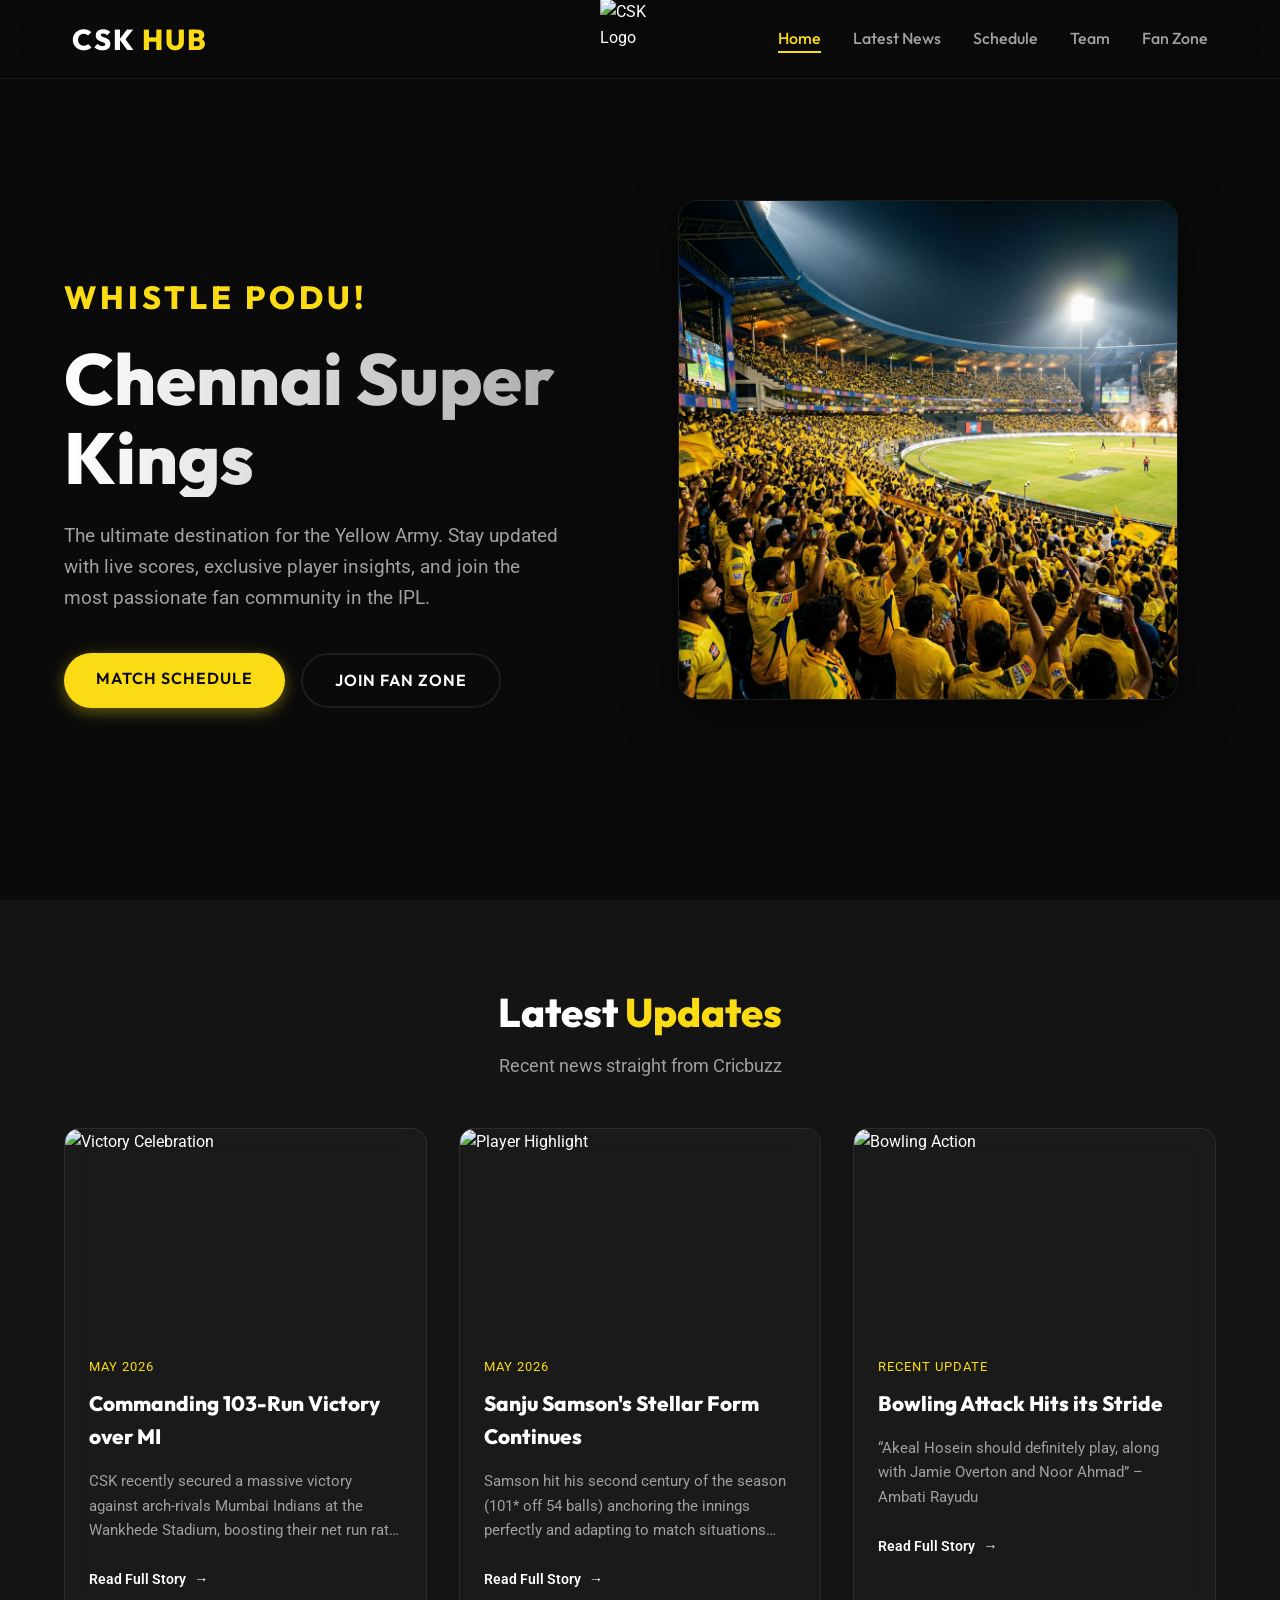
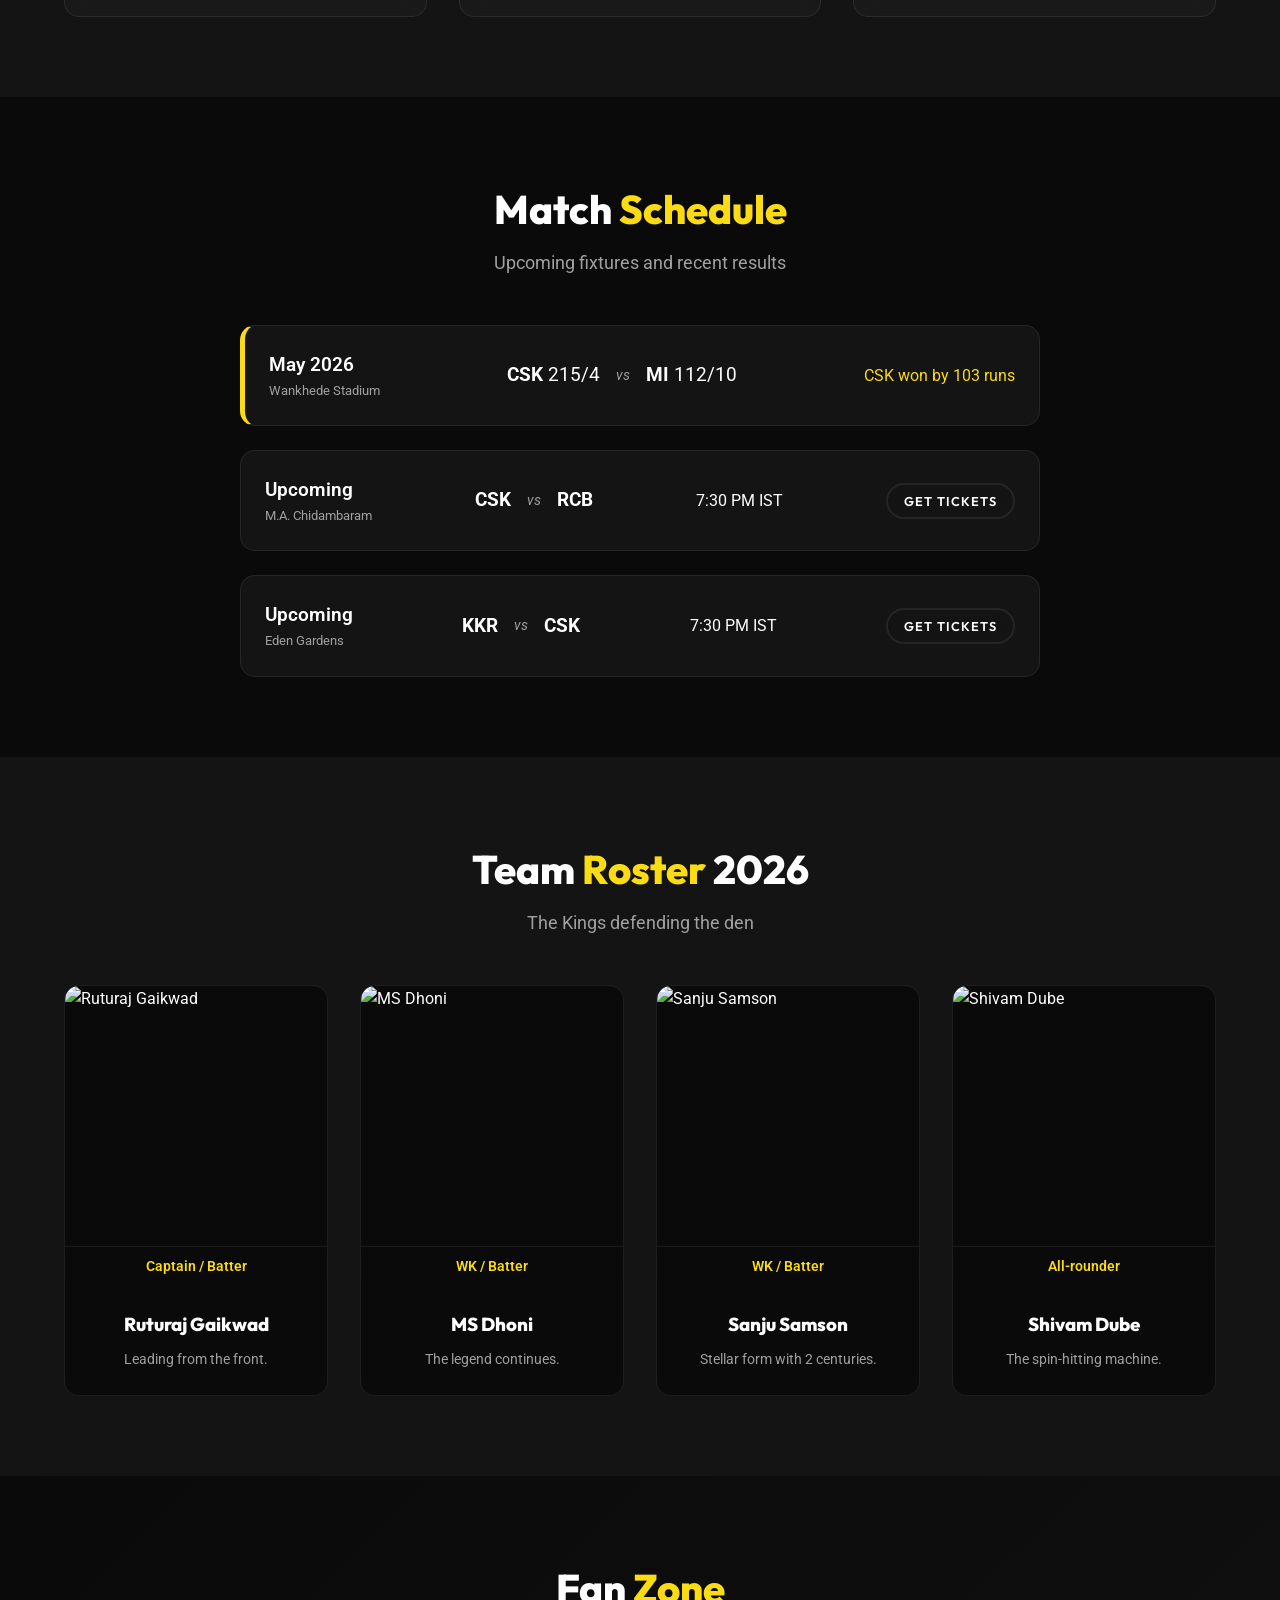
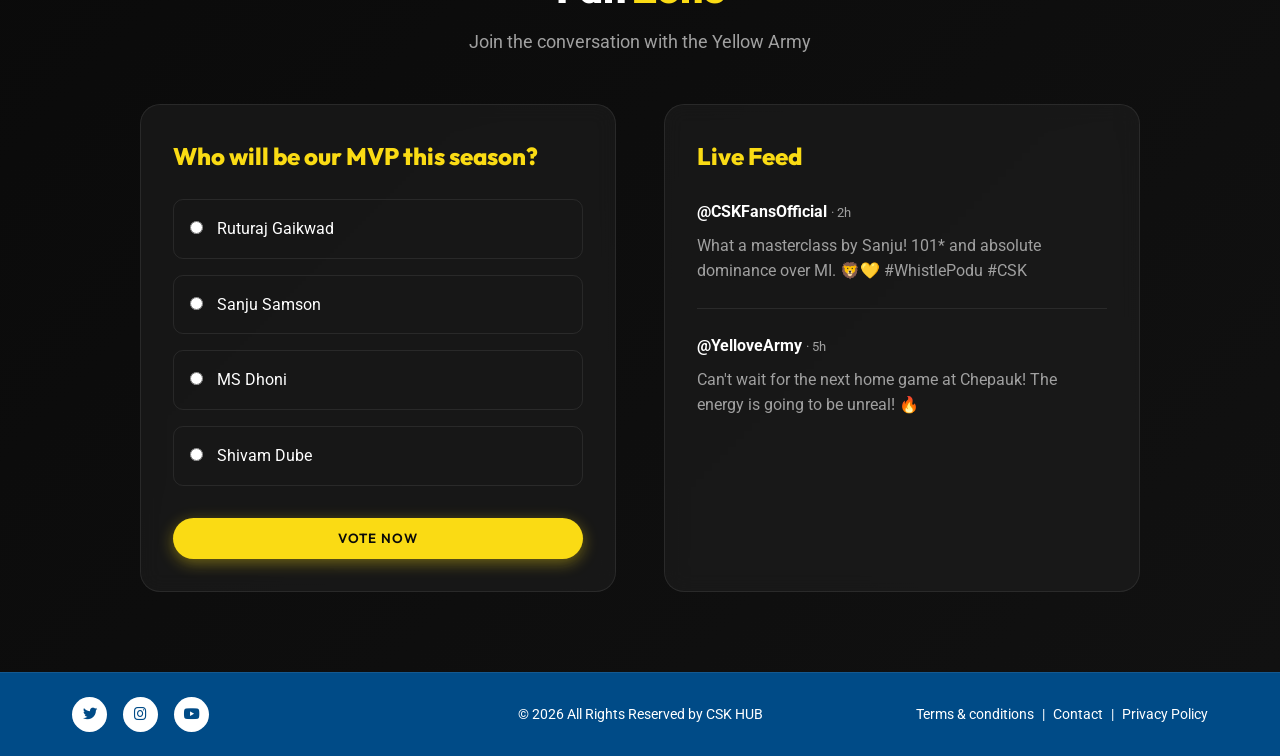
==== csk-website/index.html @ a3f2a040 "add" ====
<!DOCTYPE html>
<html lang="en">
<head>
    <meta charset="UTF-8">
    <meta name="viewport" content="width=device-width, initial-scale=1.0">
    <title>Chennai Super Kings - Official Fan Hub</title>
    <meta name="description" content="Central hub for CSK fans to access team-related information, match schedules, player profiles, statistics, and news updates.">
    <link href="https://fonts.googleapis.com/css2?family=Outfit:wght@300;400;600;800&family=Roboto:wght@400;500&display=swap" rel="stylesheet">
    <link rel="stylesheet" href="https://cdnjs.cloudflare.com/ajax/libs/font-awesome/6.0.0/css/all.min.css">
    <link rel="stylesheet" href="style.css">
</head>
<body>
    <!-- Navbar -->
    <nav class="navbar" id="main-nav">
        <div class="nav-container">
            <div class="logo">
                <a href="index.html"><h1>CSK <span class="highlight">HUB</span></h1></a>
            </div>
            <img src="https://www.chennaisuperkings.com/assets/images/csk_logo_withOutGradient.png" alt="CSK Logo" class="center-logo">
            <ul class="nav-links">
                <li><a href="index.html" class="active">Home</a></li>
                <li><a href="index.html#news">Latest News</a></li>
                <li><a href="schedule.html">Schedule</a></li>
                <li><a href="roster.html">Team</a></li>
                <li><a href="index.html#fanzone">Fan Zone</a></li>
            </ul>
            <div class="mobile-menu-btn" id="mobile-menu-btn">
                <span class="bar"></span>
                <span class="bar"></span>
                <span class="bar"></span>
            </div>
        </div>
    </nav>

    <!-- Hero Section -->
    <header class="hero" id="home">
        <div class="hero-content">
            <h2 class="animate-up">Whistle Podu!</h2>
            <h1 class="animate-up delay-1">Chennai Super Kings</h1>
            <p class="animate-up delay-2">The ultimate destination for the Yellow Army. Stay updated with live scores, exclusive player insights, and join the most passionate fan community in the IPL.</p>
            <div class="hero-buttons animate-up delay-3">
                <a href="schedule.html" class="btn btn-primary">Match Schedule</a>
                <a href="index.html#fanzone" class="btn btn-secondary">Join Fan Zone</a>
            </div>
        </div>
        <div class="hero-graphics animate-in">
            <div class="glow-circle"></div>
            <!-- Generated AI Hero Image -->
            <img src="hero-image.png" alt="Stadium Atmosphere" class="hero-image">
        </div>
    </header>

    <!-- Recent News / Cricbuzz Updates -->
    <section class="news-section" id="news">
        <div class="section-header">
            <h2>Latest <span class="highlight">Updates</span></h2>
            <p>Recent news straight from Cricbuzz</p>
        </div>
        
        <div class="news-grid">
            <!-- News Card 1 -->
            <article class="news-card">
                <div class="news-image">
                    <img src="https://akm-img-a-in.tosshub.com/indiatoday/images/breaking_news/202604/akeal-hosein-232647253-16x9_0.jpg?VersionId=FWc5r1QdFmPFlpei_SX0rRVO6uMzoob2" alt="Victory Celebration">
                </div>
                <div class="news-content">
                    <span class="date">May 2026</span>
                    <h3>Commanding 103-Run Victory over MI</h3>
                    <p>CSK recently secured a massive victory against arch-rivals Mumbai Indians at the Wankhede Stadium, boosting their net run rate significantly.</p>
                    <a href="https://www.indiatoday.in/sports/cricket/story/mi-vs-csk-live-score-ipl-2026-mumbai-indians-chennai-super-kings-match-today-2900526-2026-04-23" class="read-more" target="_blank">Read Full Story <span>&rarr;</span></a>
                </div>
            </article>

            <!-- News Card 2 -->
            <article class="news-card">
                <div class="news-image">
                    <img src="https://assets.khelnow.com/news/uploads/2026/04/Sanju-Samson-1.jpg" alt="Player Highlight">
                </div>
                <div class="news-content">
                    <span class="date">May 2026</span>
                    <h3>Sanju Samson's Stellar Form Continues</h3>
                    <p>Samson hit his second century of the season (101* off 54 balls) anchoring the innings perfectly and adapting to match situations with ease.</p>
                    <a href="https://www.cricket.com.au/news/4492406/chennai-super-kings-beat-mumbai-indians-worst-ever-defeat-ipl-2026-match-report-scores-sanju-samson-century-akeal-hosein" class="read-more" target="_blank">Read Full Story <span>&rarr;</span></a>
                </div>
            </article>

            <!-- News Card 3 -->
            <article class="news-card">
                <div class="news-image">
                    <img src="https://cricshots.com/wp-content/uploads/2026/04/415232.webp" alt="Bowling Action">
                </div>
                <div class="news-content">
                    <span class="date">Recent Update</span>
                    <h3>Bowling Attack Hits its Stride</h3>
                    <p>“Akeal Hosein should definitely play, along with Jamie Overton and Noor Ahmad” – Ambati Rayudu</p>
                    <a href="https://cricshots.com/akeal-hosein-should-definitely-play-along-with-jamie-overton-and-noor-ahmad-ambati-rayudu/" class="read-more" target="_blank">Read Full Story <span>&rarr;</span></a>
                </div>
            </article>
        </div>
    </section>

    <!-- Schedule Section -->
    <section class="schedule-section" id="schedule">
        <div class="section-header">
            <h2>Match <span class="highlight">Schedule</span></h2>
            <p>Upcoming fixtures and recent results</p>
        </div>
        <div class="schedule-container">
            <!-- Recent Match -->
            <div class="match-card result">
                <div class="match-date">May 2026 <span>Wankhede Stadium</span></div>
                <div class="match-teams">
                    <div class="team"><strong>CSK</strong> 215/4</div>
                    <div class="vs">vs</div>
                    <div class="team"><strong>MI</strong> 112/10</div>
                </div>
                <div class="match-status highlight">CSK won by 103 runs</div>
            </div>
            
            <!-- Upcoming Match 1 -->
            <div class="match-card upcoming">
                <div class="match-date">Upcoming <span>M.A. Chidambaram</span></div>
                <div class="match-teams">
                    <div class="team"><strong>CSK</strong></div>
                    <div class="vs">vs</div>
                    <div class="team"><strong>RCB</strong></div>
                </div>
                <div class="match-status">7:30 PM IST</div>
                <button class="btn btn-secondary btn-small">Get Tickets</button>
            </div>

            <!-- Upcoming Match 2 -->
            <div class="match-card upcoming">
                <div class="match-date">Upcoming <span>Eden Gardens</span></div>
                <div class="match-teams">
                    <div class="team"><strong>KKR</strong></div>
                    <div class="vs">vs</div>
                    <div class="team"><strong>CSK</strong></div>
                </div>
                <div class="match-status">7:30 PM IST</div>
                <button class="btn btn-secondary btn-small">Get Tickets</button>
            </div>
        </div>
    </section>

    <!-- Roster Section -->
    <section class="roster-section" id="roster">
        <div class="section-header">
            <h2>Team <span class="highlight">Roster</span> 2026</h2>
            <p>The Kings defending the den</p>
        </div>
        <div class="roster-grid">
            <a href="player.html?id=ruturaj" class="player-card">
                <div class="player-img">
                    <img src="https://gallery.chennaisuperkings.com/PROD/TEAM/Team4playerImgNoBg_1773207316332.png" alt="Ruturaj Gaikwad">
                    <div class="role-badge">Captain / Batter</div>
                </div>
                <div class="player-info">
                    <h3>Ruturaj Gaikwad</h3>
                    <p>Leading from the front.</p>
                </div>
            </a>
            <a href="player.html?id=msd" class="player-card">
                <div class="player-img">
                    <img src="https://gallery.chennaisuperkings.com/PROD/TEAM/Team1playerImgNoBg_1773206232679.png" alt="MS Dhoni">
                    <div class="role-badge">WK / Batter</div>
                </div>
                <div class="player-info">
                    <h3>MS Dhoni</h3>
                    <p>The legend continues.</p>
                </div>
            </a>
            <a href="player.html?id=sanju" class="player-card">
                <div class="player-img">
                    <img src="https://gallery.chennaisuperkings.com/PROD/TEAM/Team50playerImgNoBg_1773207257969.png" alt="Sanju Samson">
                    <div class="role-badge">WK / Batter</div>
                </div>
                <div class="player-info">
                    <h3>Sanju Samson</h3>
                    <p>Stellar form with 2 centuries.</p>
                </div>
            </a>
            <a href="player.html?id=dube" class="player-card">
                <div class="player-img">
                    <img src="https://documents.iplt20.com/ipl/IPLHeadshot2026/211.png" alt="Shivam Dube">
                    <div class="role-badge">All-rounder</div>
                </div>
                <div class="player-info">
                    <h3>Shivam Dube</h3>
                    <p>The spin-hitting machine.</p>
                </div>
            </a>
        </div>
    </section>

    <!-- Fan Zone Section -->
    <section class="fanzone-section" id="fanzone">
        <div class="section-header">
            <h2>Fan <span class="highlight">Zone</span></h2>
            <p>Join the conversation with the Yellow Army</p>
        </div>
        <div class="fanzone-container">
            <div class="poll-card">
                <h3>Who will be our MVP this season?</h3>
                <form class="poll-form" id="mvp-poll-form">
                    <label class="poll-option">
                        <input type="radio" name="mvp" value="ruturaj">
                        <span>Ruturaj Gaikwad</span>
                    </label>
                    <label class="poll-option">
                        <input type="radio" name="mvp" value="sanju">
                        <span>Sanju Samson</span>
                    </label>
                    <label class="poll-option">
                        <input type="radio" name="mvp" value="msd">
                        <span>MS Dhoni</span>
                    </label>
                    <label class="poll-option">
                        <input type="radio" name="mvp" value="dube">
                        <span>Shivam Dube</span>
                    </label>
                    <button type="submit" class="btn btn-primary" style="margin-top: 1rem; width: 100%;">Vote Now</button>
                    <div id="poll-message" style="margin-top: 1rem; color: var(--csk-yellow); text-align: center; display: none; font-weight: bold;"></div>
                </form>
            </div>
            
            <div class="social-feed">
                <h3>Live Feed</h3>
                <div class="tweet">
                    <strong>@CSKFansOfficial</strong> <span>&middot; 2h</span>
                    <p>What a masterclass by Sanju! 101* and absolute dominance over MI. 🦁💛 #WhistlePodu #CSK</p>
                </div>
                <div class="tweet">
                    <strong>@YelloveArmy</strong> <span>&middot; 5h</span>
                    <p>Can't wait for the next home game at Chepauk! The energy is going to be unreal! 🔥</p>
                </div>
            </div>
        </div>
    </section>

    <!-- Footer -->
    <footer class="footer">
        <div class="footer-container">
            <div class="social-icons">
                <a href="https://twitter.com/chennaiipl" class="icon-circle" target="_blank"><i class="fab fa-twitter"></i></a>
                <a href="https://www.instagram.com/chennaiipl" class="icon-circle" target="_blank"><i class="fab fa-instagram"></i></a>
                <a href="https://www.youtube.com/user/chennaisuperkings" class="icon-circle" target="_blank"><i class="fab fa-youtube"></i></a>
            </div>
            <div class="footer-copyright">
                &copy; 2026 All Rights Reserved by CSK HUB
            </div>
            <div class="footer-links">
                <a href="#">Terms & conditions</a> | 
                <a href="#">Contact</a> | 
                <a href="#">Privacy Policy</a>
            </div>
        </div>
    </footer>

    <script src="script.js"></script>
</body>
</html>
---- csk-website/style.css ----
/* --- Design System & Variables --- */
:root {
    /* CSK Brand Colors */
    --csk-yellow: #fadb14;
    --csk-yellow-glow: rgba(250, 219, 20, 0.4);
    --csk-blue: #004b87;
    
    /* Dark Theme Colors */
    --bg-primary: #0a0a0a;
    --bg-secondary: #141414;
    --bg-card: rgba(30, 30, 30, 0.6);
    --text-primary: #ffffff;
    --text-secondary: #a0a0a0;
    
    /* Effects */
    --glass-border: rgba(255, 255, 255, 0.08);
    --glass-bg: rgba(10, 10, 10, 0.7);
    --transition-smooth: all 0.3s cubic-bezier(0.25, 0.8, 0.25, 1);
    
    /* Typography */
    --font-heading: 'Outfit', sans-serif;
    --font-body: 'Roboto', sans-serif;
}

/* --- Resets & Base Styles --- */
* {
    margin: 0;
    padding: 0;
    box-sizing: border-box;
}

html {
    scroll-behavior: smooth;
}

body {
    font-family: var(--font-body);
    background-color: var(--bg-primary);
    color: var(--text-primary);
    line-height: 1.6;
    overflow-x: hidden;
}

h1, h2, h3, h4 {
    font-family: var(--font-heading);
    font-weight: 800;
}

a {
    text-decoration: none;
    color: inherit;
}

.highlight {
    color: var(--csk-yellow);
}

/* --- Typography utilities --- */
.section-header {
    text-align: center;
    margin-bottom: 3rem;
}

.section-header h2 {
    font-size: 2.5rem;
    margin-bottom: 0.5rem;
}

.section-header p {
    color: var(--text-secondary);
    font-size: 1.1rem;
}

/* --- Buttons --- */
.btn {
    display: inline-block;
    padding: 0.8rem 2rem;
    border-radius: 50px;
    font-family: var(--font-heading);
    font-weight: 600;
    text-transform: uppercase;
    letter-spacing: 1px;
    cursor: pointer;
    transition: var(--transition-smooth);
    border: none;
}

.btn-primary {
    background: var(--csk-yellow);
    color: var(--bg-primary);
    box-shadow: 0 4px 15px var(--csk-yellow-glow);
}

.btn-primary:hover {
    transform: translateY(-3px);
    box-shadow: 0 6px 20px rgba(250, 219, 20, 0.6);
}

.btn-secondary {
    background: transparent;
    color: var(--text-primary);
    border: 2px solid var(--glass-border);
    backdrop-filter: blur(10px);
}

.btn-secondary:hover {
    border-color: var(--csk-yellow);
    background: rgba(250, 219, 20, 0.1);
    transform: translateY(-3px);
}

/* --- Navbar (Glassmorphism) --- */
.navbar {
    position: fixed;
    top: 0;
    width: 100%;
    z-index: 1000;
    background: var(--glass-bg);
    backdrop-filter: blur(15px);
    -webkit-backdrop-filter: blur(15px);
    border-bottom: 1px solid var(--glass-border);
    transition: var(--transition-smooth);
}

.navbar.scrolled {
    background: rgba(5, 5, 5, 0.9);
}

.nav-container {
    position: relative;
    max-width: 1200px;
    margin: 0 auto;
    padding: 1rem 2rem;
    display: flex;
    justify-content: space-between;
    align-items: center;
}

.center-logo {
    height: 80px;
    width: 80px;
    position: absolute;
    left: 50%;
    transform: translateX(-50%);
    z-index: 10;
    transition: var(--transition-smooth);
}

.navbar.menu-open .center-logo {
    opacity: 0;
    pointer-events: none;
}

.logo h1 {
    font-size: 1.8rem;
    letter-spacing: 2px;
}

.nav-links {
    display: flex;
    list-style: none;
    gap: 2rem;
}

.nav-links a {
    font-family: var(--font-heading);
    font-weight: 500;
    font-size: 1rem;
    color: var(--text-secondary);
    transition: var(--transition-smooth);
    position: relative;
}

.nav-links a:hover, .nav-links a.active {
    color: var(--csk-yellow);
}

.nav-links a::after {
    content: '';
    position: absolute;
    bottom: -5px;
    left: 0;
    width: 0;
    height: 2px;
    background-color: var(--csk-yellow);
    transition: width 0.3s ease;
}

.nav-links a:hover::after, .nav-links a.active::after {
    width: 100%;
}

.mobile-menu-btn {
    display: none;
    cursor: pointer;
    flex-direction: column;
    gap: 5px;
}

.mobile-menu-btn .bar {
    width: 25px;
    height: 3px;
    background-color: var(--text-primary);
    transition: var(--transition-smooth);
}

/* --- Hero Section --- */
.hero {
    min-height: 100vh;
    display: flex;
    align-items: center;
    justify-content: space-between;
    padding: 0 5%;
    max-width: 1400px;
    margin: 0 auto;
    position: relative;
    overflow: hidden;
}

.hero-content {
    flex: 1;
    z-index: 2;
    padding-top: 80px;
}

.hero-content h2 {
    color: var(--csk-yellow);
    font-size: 2rem;
    letter-spacing: 4px;
    text-transform: uppercase;
    margin-bottom: 1rem;
}

.hero-content h1 {
    font-size: 4.5rem;
    line-height: 1.1;
    margin-bottom: 1.5rem;
    background: linear-gradient(to right, #fff, #a0a0a0);
    -webkit-background-clip: text;
    -webkit-text-fill-color: transparent;
}

.hero-content p {
    font-size: 1.2rem;
    color: var(--text-secondary);
    max-width: 500px;
    margin-bottom: 2.5rem;
}

.hero-buttons {
    display: flex;
    gap: 1rem;
}

.hero-graphics {
    flex: 1;
    position: relative;
    display: flex;
    justify-content: center;
    align-items: center;
}

.hero-image {
    width: 100%;
    max-width: 500px;
    height: auto;
    border-radius: 20px;
    z-index: 2;
    box-shadow: 0 20px 50px rgba(0,0,0,0.5);
    border: 1px solid var(--glass-border);
}

.glow-circle {
    position: absolute;
    width: 400px;
    height: 400px;
    background: radial-gradient(circle, var(--csk-yellow-glow) 0%, rgba(0,0,0,0) 70%);
    border-radius: 50%;
    z-index: 1;
    filter: blur(50px);
    animation: pulse 4s infinite alternate;
}

/* --- News Section --- */
.news-section {
    padding: 5rem 5%;
    background-color: var(--bg-secondary);
    position: relative;
}

.news-grid {
    display: grid;
    grid-template-columns: repeat(auto-fit, minmax(280px, 1fr));
    gap: 2rem;
    max-width: 1200px;
    margin: 0 auto;
}

.news-card {
    background: var(--bg-card);
    border: 1px solid var(--glass-border);
    border-radius: 15px;
    overflow: hidden;
    transition: var(--transition-smooth);
    backdrop-filter: blur(10px);
}

.news-card:hover {
    transform: translateY(-10px);
    border-color: rgba(250, 219, 20, 0.3);
    box-shadow: 0 10px 30px rgba(0,0,0,0.5);
}

.news-image {
    position: relative;
    height: 200px;
    overflow: hidden;
}

.news-image img {
    width: 100%;
    height: 100%;
    object-fit: cover;
    transition: var(--transition-smooth);
}

.news-card:hover .news-image img {
    transform: scale(1.05);
}

/* .badge {
    position: absolute;
    top: 1rem;
    right: 1rem;
    background: var(--csk-yellow);
    color: var(--bg-primary);
    padding: 0.3rem 0.8rem;
    border-radius: 20px;
    font-size: 0.8rem;
    font-weight: 600;
    font-family: var(--font-heading);
} */

.news-content {
    padding: 1.5rem;
}

.news-content .date {
    font-size: 0.8rem;
    color: var(--csk-yellow);
    text-transform: uppercase;
    letter-spacing: 1px;
}

.news-content h3 {
    margin: 0.5rem 0 1rem;
    font-size: 1.3rem;
}

.news-content p {
    color: var(--text-secondary);
    font-size: 0.95rem;
    margin-bottom: 1.5rem;
    display: -webkit-box;
    -webkit-line-clamp: 3;
    -webkit-box-orient: vertical;
    overflow: hidden;
}

.read-more {
    color: var(--text-primary);
    font-weight: 600;
    font-size: 0.9rem;
    display: inline-flex;
    align-items: center;
    gap: 0.5rem;
    transition: var(--transition-smooth);
}

.read-more span {
    transition: var(--transition-smooth);
}

.read-more:hover {
    color: var(--csk-yellow);
}

.read-more:hover span {
    transform: translateX(5px);
}

/* --- Footer --- */
.footer {
    background: #050505;
    padding: 4rem 5% 2rem;
    border-top: 1px solid var(--glass-border);
}

.footer-content {
    max-width: 1200px;
    margin: 0 auto;
    display: flex;
    justify-content: space-between;
    flex-wrap: wrap;
    gap: 2rem;
    margin-bottom: 3rem;
}

.footer-brand p {
    color: var(--text-secondary);
    margin-top: 1rem;
    max-width: 300px;
}

.footer-links h4 {
    font-size: 1.2rem;
    margin-bottom: 1.5rem;
}

.footer-links ul {
    list-style: none;
}

.footer-links li {
    margin-bottom: 0.8rem;
}

.footer-links a {
    color: var(--text-secondary);
    transition: var(--transition-smooth);
}

.footer-links a:hover {
    color: var(--csk-yellow);
    padding-left: 5px;
}

.footer-bottom {
    text-align: center;
    color: var(--text-secondary);
    font-size: 0.9rem;
    padding-top: 2rem;
    border-top: 1px solid var(--glass-border);
}

/* --- Animations --- */
@keyframes pulse {
    0% { transform: scale(1); opacity: 0.5; }
    100% { transform: scale(1.2); opacity: 0.8; }
}

.animate-up {
    opacity: 0;
    transform: translateY(30px);
    animation: fadeInUp 0.8s ease forwards;
}

.animate-in {
    opacity: 0;
    transform: scale(0.9);
    animation: fadeIn 1s ease forwards 0.5s;
}

.delay-1 { animation-delay: 0.2s; }
.delay-2 { animation-delay: 0.4s; }
.delay-3 { animation-delay: 0.6s; }

@keyframes fadeInUp {
    to {
        opacity: 1;
        transform: translateY(0);
    }
}

@keyframes fadeIn {
    to {
        opacity: 1;
        transform: scale(1);
    }
}

/* --- Schedule Section --- */
.schedule-section {
    padding: 5rem 5%;
    background-color: var(--bg-primary);
}

.schedule-container {
    max-width: 800px;
    margin: 0 auto;
    display: flex;
    flex-direction: column;
    gap: 1.5rem;
}

.match-card {
    background: var(--bg-secondary);
    border: 1px solid var(--glass-border);
    border-radius: 15px;
    padding: 1.5rem;
    display: flex;
    align-items: center;
    justify-content: space-between;
    transition: var(--transition-smooth);
}

.match-card:hover {
    border-color: rgba(250, 219, 20, 0.3);
    transform: translateX(10px);
}

.match-card.result {
    border-left: 5px solid var(--csk-yellow);
}

.match-date {
    display: flex;
    flex-direction: column;
    font-size: 1.2rem;
    font-weight: 600;
}

.match-date span {
    font-size: 0.8rem;
    color: var(--text-secondary);
    font-weight: 400;
}

.match-teams {
    display: flex;
    align-items: center;
    gap: 1rem;
    font-size: 1.2rem;
}

.vs {
    color: var(--text-secondary);
    font-size: 0.9rem;
    font-style: italic;
}

.btn-small {
    padding: 0.5rem 1rem;
    font-size: 0.8rem;
}

/* --- Roster Section --- */
.roster-section {
    padding: 5rem 5%;
    background-color: var(--bg-secondary);
}

.roster-grid {
    display: grid;
    grid-template-columns: repeat(auto-fit, minmax(250px, 1fr));
    gap: 2rem;
    max-width: 1200px;
    margin: 0 auto;
}

.player-card {
    background: var(--bg-primary);
    border-radius: 15px;
    overflow: hidden;
    border: 1px solid var(--glass-border);
    transition: var(--transition-smooth);
}

.player-card:hover {
    transform: translateY(-10px);
    box-shadow: 0 10px 30px rgba(250, 219, 20, 0.1);
}

.player-img {
    position: relative;
    height: 300px;
}

.player-img img {
    width: 100%;
    height: 100%;
    object-fit: cover;
}

.role-badge {
    position: absolute;
    bottom: 0;
    left: 0;
    background: var(--glass-bg);
    backdrop-filter: blur(5px);
    color: var(--csk-yellow);
    padding: 0.5rem 1rem;
    font-weight: 600;
    font-size: 0.9rem;
    width: 100%;
    text-align: center;
    border-top: 1px solid var(--glass-border);
}

.player-info {
    padding: 1.5rem;
    text-align: center;
}

.player-info p {
    color: var(--text-secondary);
    font-size: 0.9rem;
    margin-top: 0.5rem;
}

/* --- Fan Zone Section --- */
.fanzone-section {
    padding: 5rem 5%;
    background: linear-gradient(135deg, var(--bg-primary) 0%, #111 100%);
}

.fanzone-container {
    max-width: 1000px;
    margin: 0 auto;
    display: grid;
    grid-template-columns: 1fr 1fr;
    gap: 3rem;
}

.poll-card, .social-feed {
    background: var(--bg-card);
    border: 1px solid var(--glass-border);
    border-radius: 20px;
    padding: 2rem;
    backdrop-filter: blur(10px);
}

.poll-card h3, .social-feed h3 {
    color: var(--csk-yellow);
    margin-bottom: 1.5rem;
    font-size: 1.5rem;
}

.poll-option {
    display: block;
    padding: 1rem;
    border: 1px solid var(--glass-border);
    border-radius: 10px;
    margin-bottom: 1rem;
    cursor: pointer;
    transition: var(--transition-smooth);
}

.poll-option:hover {
    border-color: var(--csk-yellow);
    background: rgba(250, 219, 20, 0.05);
}

.poll-option input {
    margin-right: 10px;
}

.tweet {
    padding-bottom: 1.5rem;
    margin-bottom: 1.5rem;
    border-bottom: 1px solid var(--glass-border);
}

.tweet:last-child {
    border-bottom: none;
    margin-bottom: 0;
    padding-bottom: 0;
}

.tweet strong {
    color: var(--text-primary);
}

.tweet span {
    color: var(--text-secondary);
    font-size: 0.8rem;
}

.tweet p {
    margin-top: 0.5rem;
    color: var(--text-secondary);
}

/* --- Responsive Design --- */
@media (max-width: 992px) {
    .hero {
        flex-direction: column;
        text-align: center;
        padding-top: 120px;
    }
    
    .hero-content p {
        margin: 0 auto 2.5rem;
    }
    
    .hero-buttons {
        justify-content: center;
        margin-bottom: 3rem;
    }

    .fanzone-container {
        grid-template-columns: 1fr;
    }
}
@media (max-width: 768px) {
    .nav-container.menu-open .center-logo {
        display: none;
    }

    .nav-container {
        flex-wrap: wrap;
        padding: 1rem 2rem;
    }

    .nav-links {
        display: flex;
        flex-direction: column;
        width: 100%;
        max-height: 0;
        overflow: hidden;
        opacity: 0;
        gap: 1.5rem;
        text-align: center;
        order: 3;
        transition: max-height 0.4s ease, opacity 0.3s ease, padding 0.3s ease;
        padding: 0;
    }

    .nav-links.active {
        max-height: 400px;
        opacity: 1;
        padding: 1.5rem 0 1rem;
    }
    
    .mobile-menu-btn {
        display: flex;
        order: 2;
    }

    .logo {
        order: 1;
    }

    .mobile-menu-btn.active .bar:nth-child(1) {
        transform: translateY(8px) rotate(45deg);
    }
    .mobile-menu-btn.active .bar:nth-child(2) {
        opacity: 0;
    }
    .mobile-menu-btn.active .bar:nth-child(3) {
        transform: translateY(-8px) rotate(-45deg);
    }
    
    .hero-content h1 {
        font-size: 3rem;
    }
    
    .hero-content h2 {
        font-size: 1.5rem;
    }
    
    .match-card {
        flex-direction: column;
        align-items: center;
        text-align: center;
        gap: 1.5rem;
    }

    .match-date {
        align-items: center;
    }

    .center-logo {
        height: 60px;
        width: 60px;
        left: 50%;
    }

    .logo h1 {
        font-size: 1.4rem;
    }

    .section-header h2 {
        font-size: 2rem;
    }

    .news-section, .schedule-section, .roster-section, .fanzone-section {
        padding: 3rem 5%;
    }

    .news-image {
        height: 160px;
    }

    .news-content {
        padding: 1rem;
    }

    .news-content h3 {
        font-size: 1.1rem;
        margin-bottom: 0.5rem;
    }

    .news-content p {
        font-size: 0.85rem;
    }

    .player-img {
        height: 240px;
    }

    .player-info {
        padding: 1rem;
    }

    .player-info h3 {
        font-size: 1.2rem;
    }

    .match-card {
        padding: 1rem;
        gap: 1rem;
    }

    .match-teams {
        font-size: 1rem;
    }

    .match-date {
        font-size: 1rem;
    }
}

/* --- New Footer --- */
.footer {
    background-color: var(--csk-blue);
    padding: 1.5rem 0;
    color: white;
    font-size: 0.9rem;
}

.footer-container {
    max-width: 1200px;
    margin: 0 auto;
    padding: 0 2rem;
    display: grid;
    grid-template-columns: 1fr auto 1fr;
    align-items: center;
    gap: 1rem;
}

.social-icons {
    display: flex;
    gap: 1rem;
}

.icon-circle {
    width: 35px;
    height: 35px;
    background-color: white;
    border-radius: 50%;
    display: flex;
    justify-content: center;
    align-items: center;
    color: var(--csk-blue);
    transition: transform 0.3s ease;
}

.icon-circle:hover {
    transform: scale(1.1);
    background-color: var(--csk-yellow);
}

.footer-copyright {
    font-weight: 400;
    text-align: center;
}

.footer-links {
    display: flex;
    gap: 0.5rem;
    align-items: center;
    justify-content: flex-end;
}

.footer-links a {
    color: white;
    text-decoration: none;
}

.footer-links a:hover {
    color: var(--csk-yellow);
}

@media (max-width: 768px) {
    .footer-container {
        display: flex;
        flex-direction: column;
        text-align: center;
        gap: 1.5rem;
    }
    .footer-links {
        justify-content: center;
    }
}
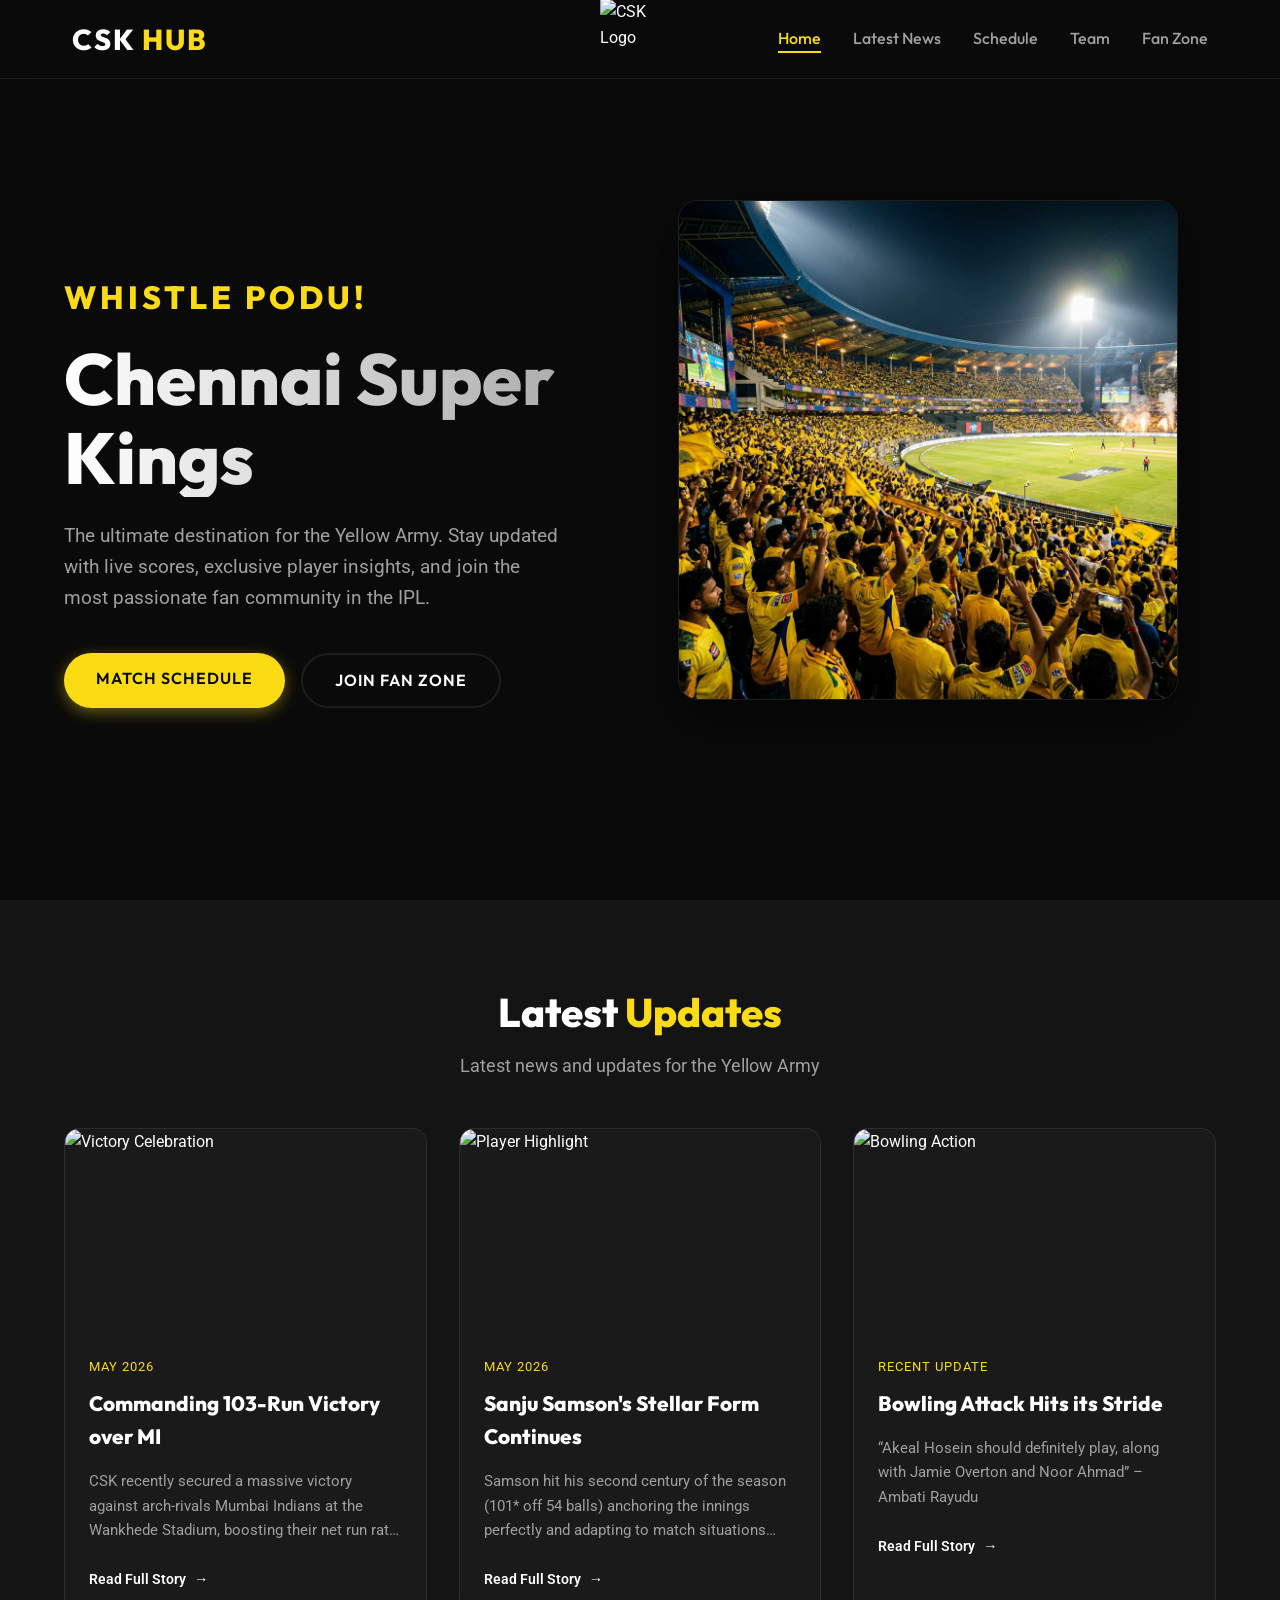
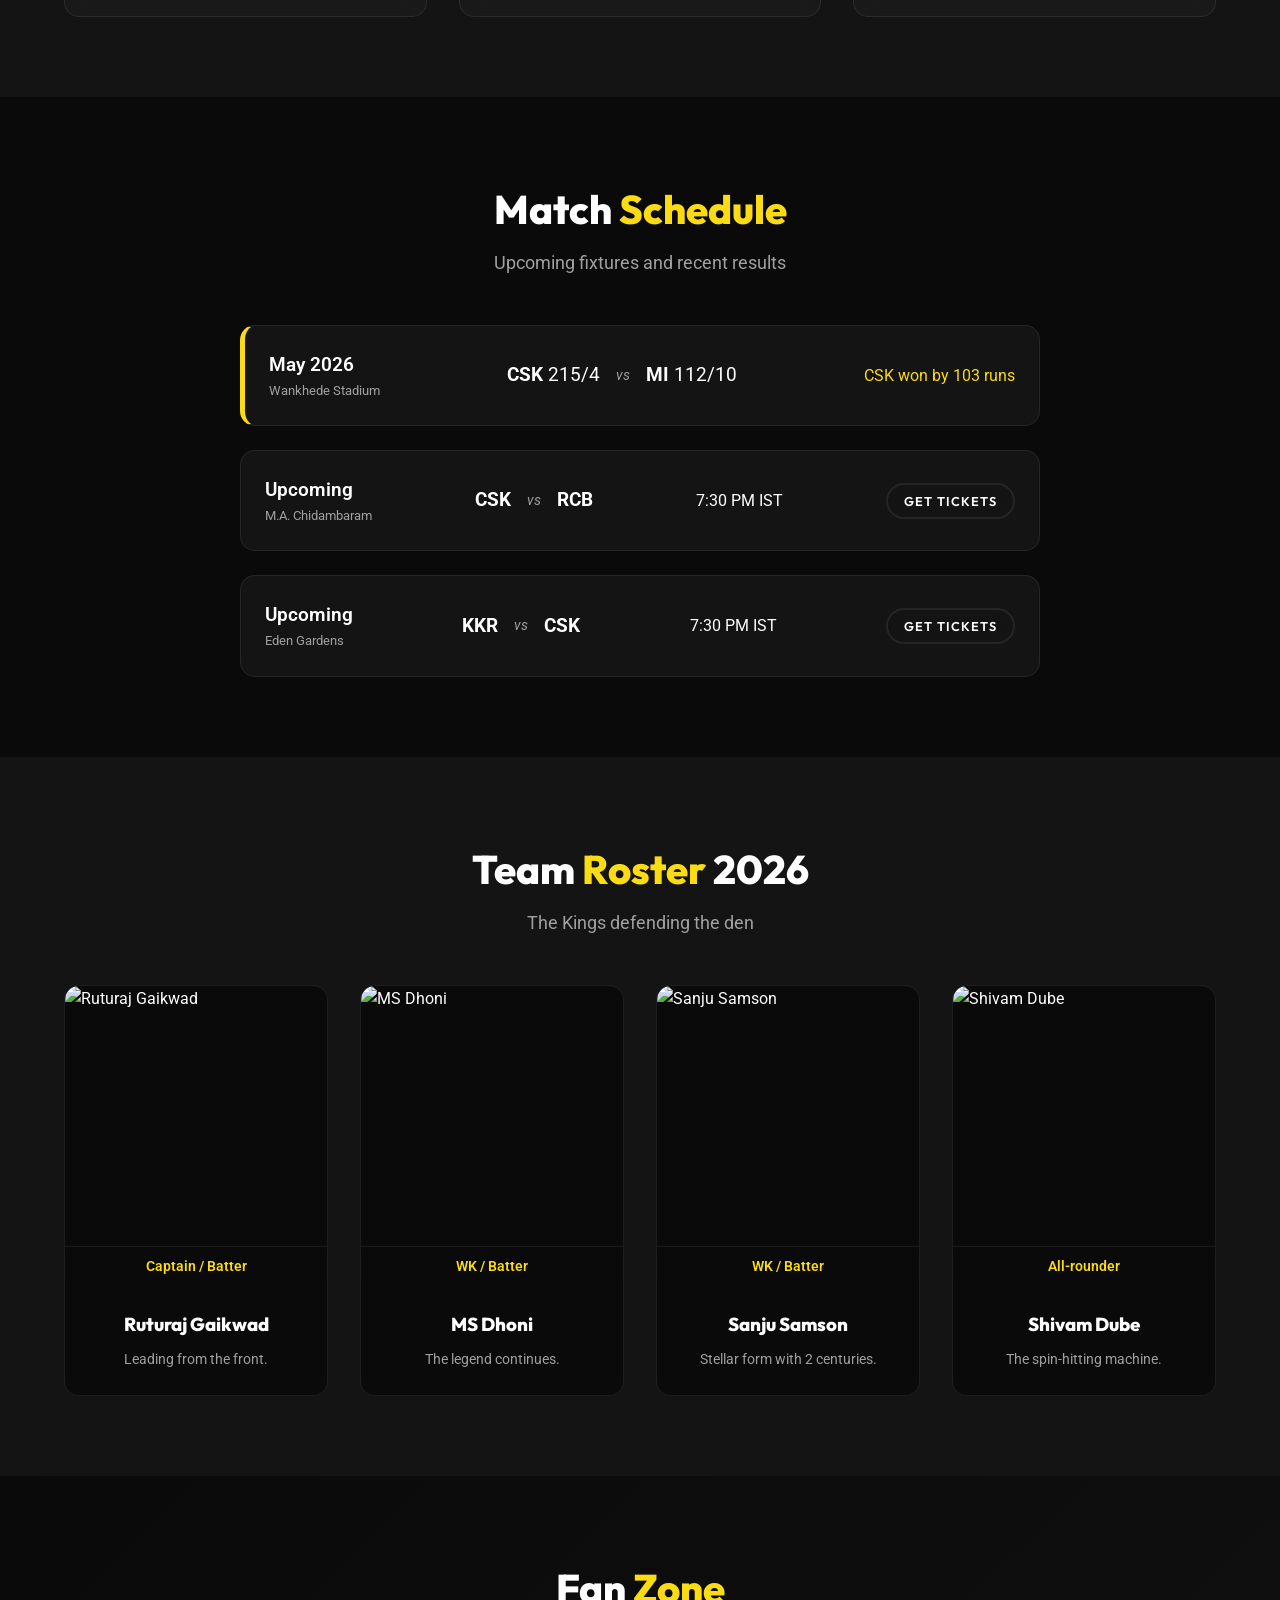
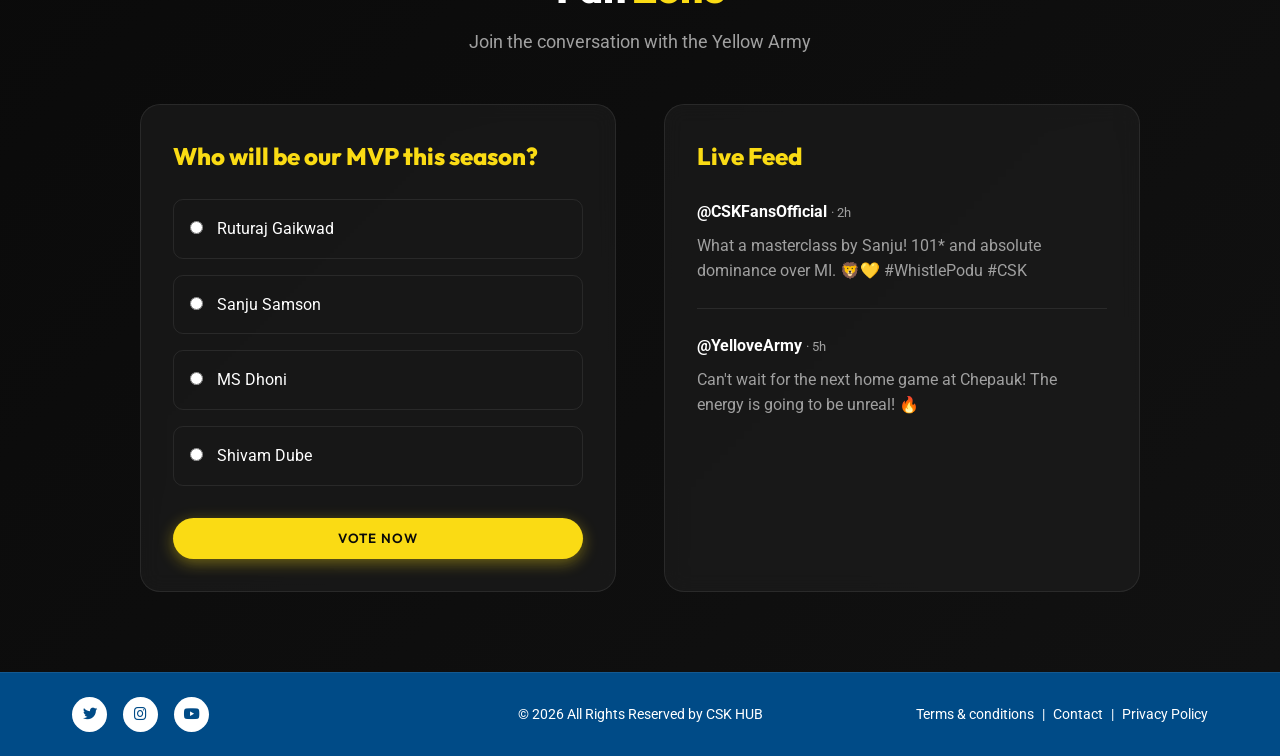
==== commit 9f240f1a: "add" ====
--- a/csk-website/index.html
+++ b/csk-website/index.html
@@ -50,11 +50,11 @@
         </div>
     </header>
 
-    <!-- Recent News / Cricbuzz Updates -->
+    <!-- Recent News Updates -->
     <section class="news-section" id="news">
         <div class="section-header">
             <h2>Latest <span class="highlight">Updates</span></h2>
-            <p>Recent news straight from Cricbuzz</p>
+            <p>Latest news and updates for the Yellow Army</p>
         </div>
         
         <div class="news-grid">
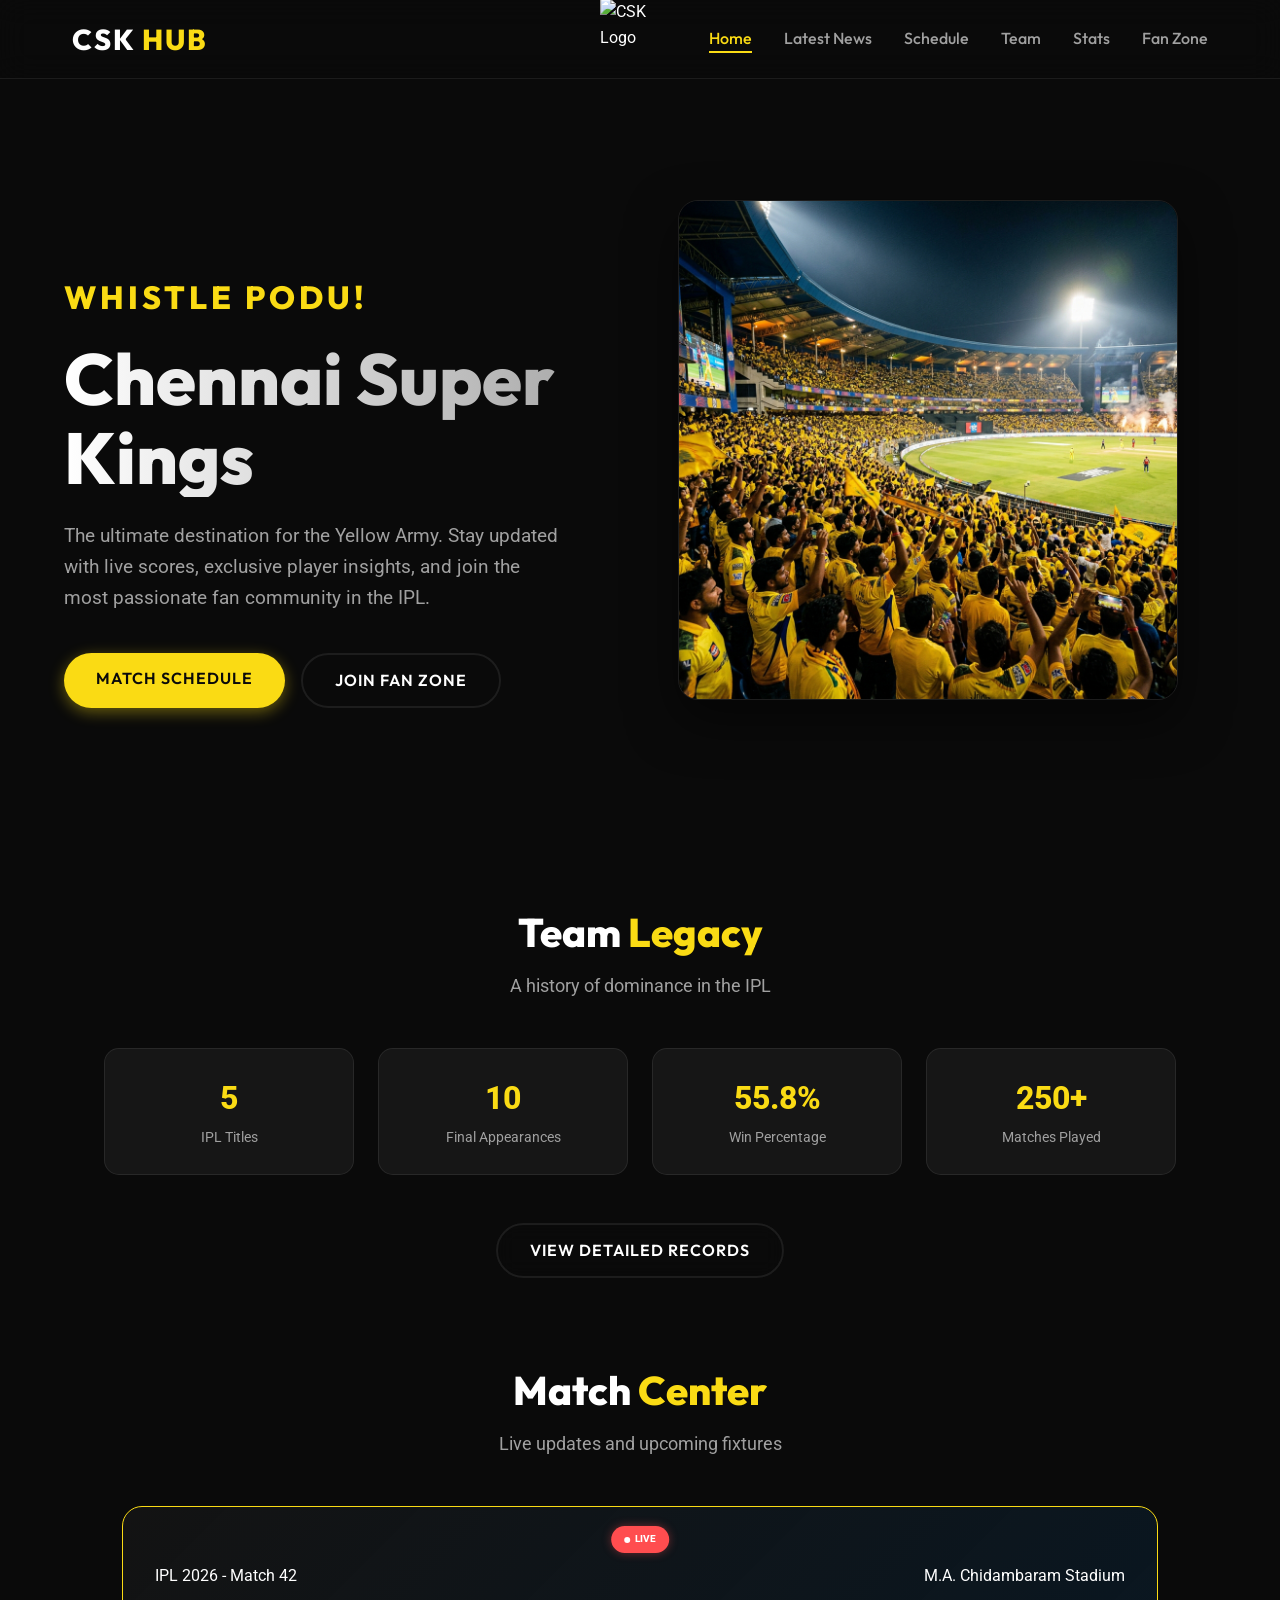
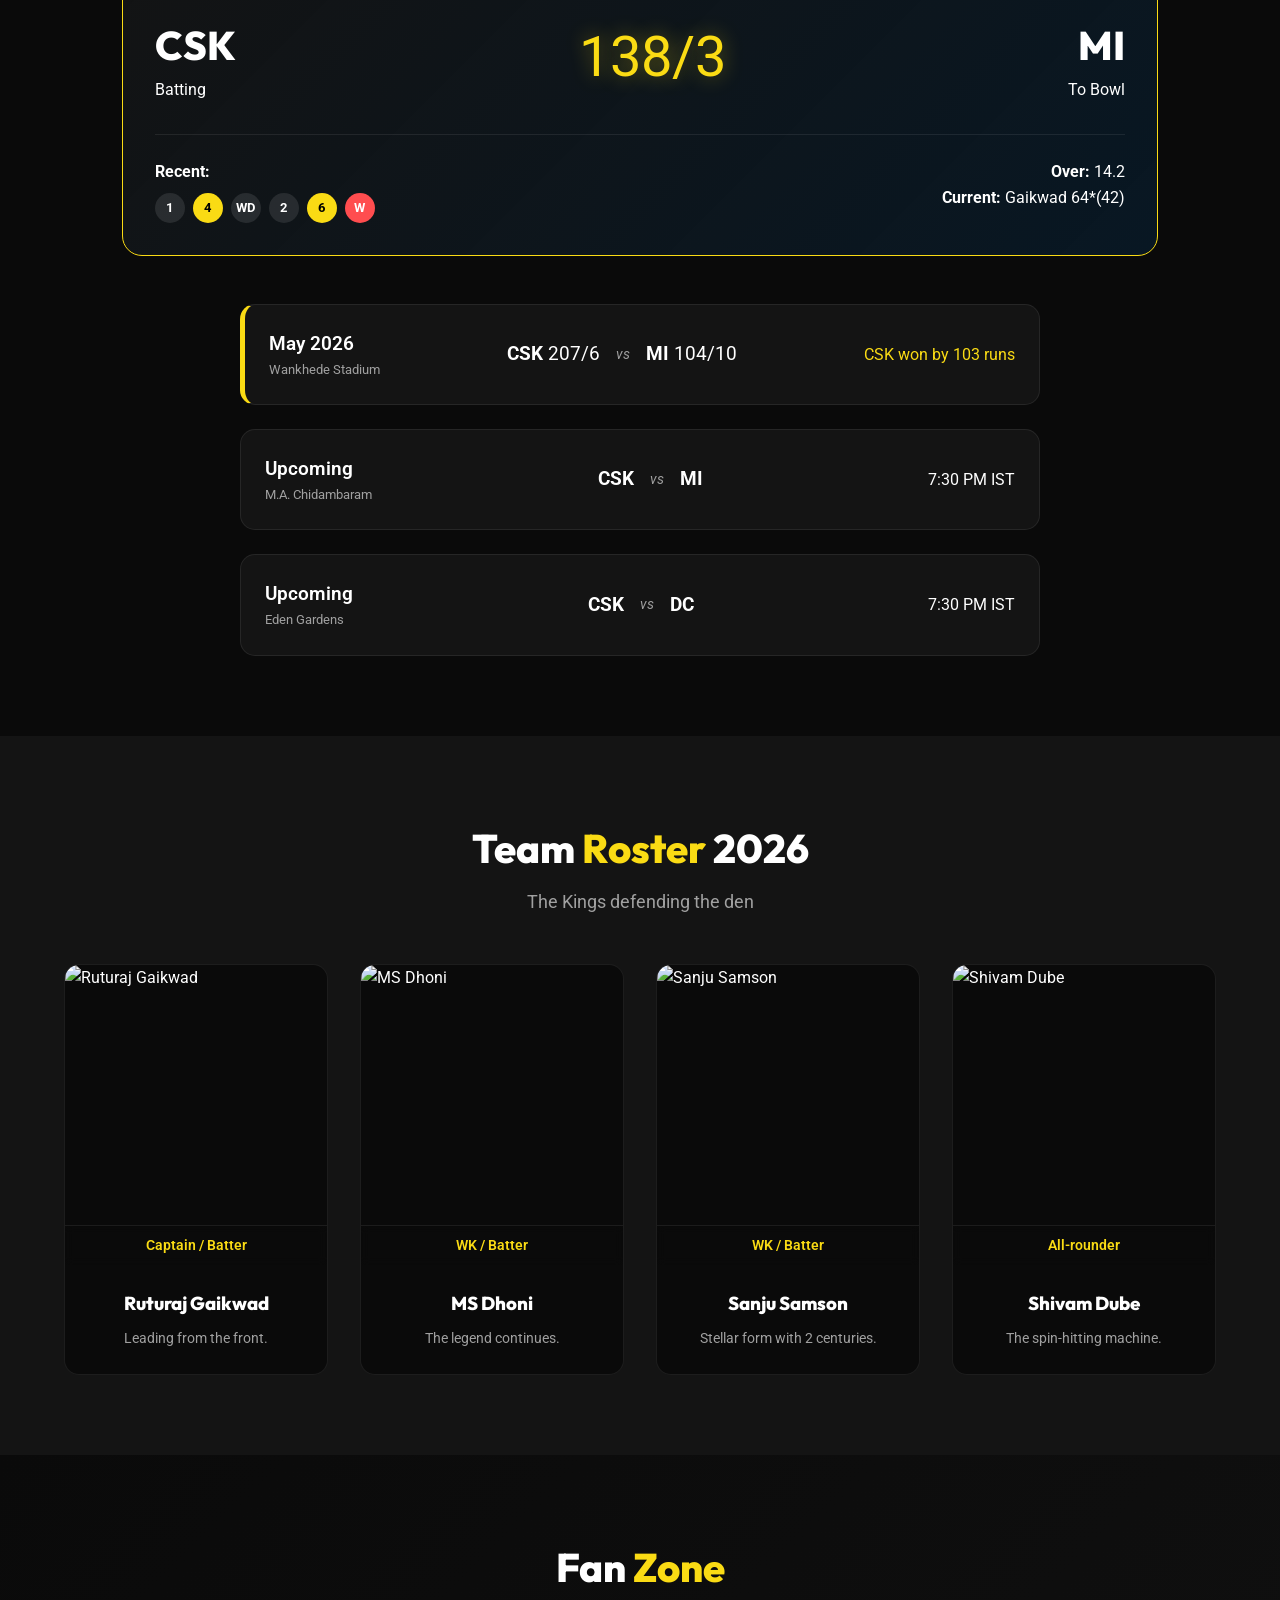
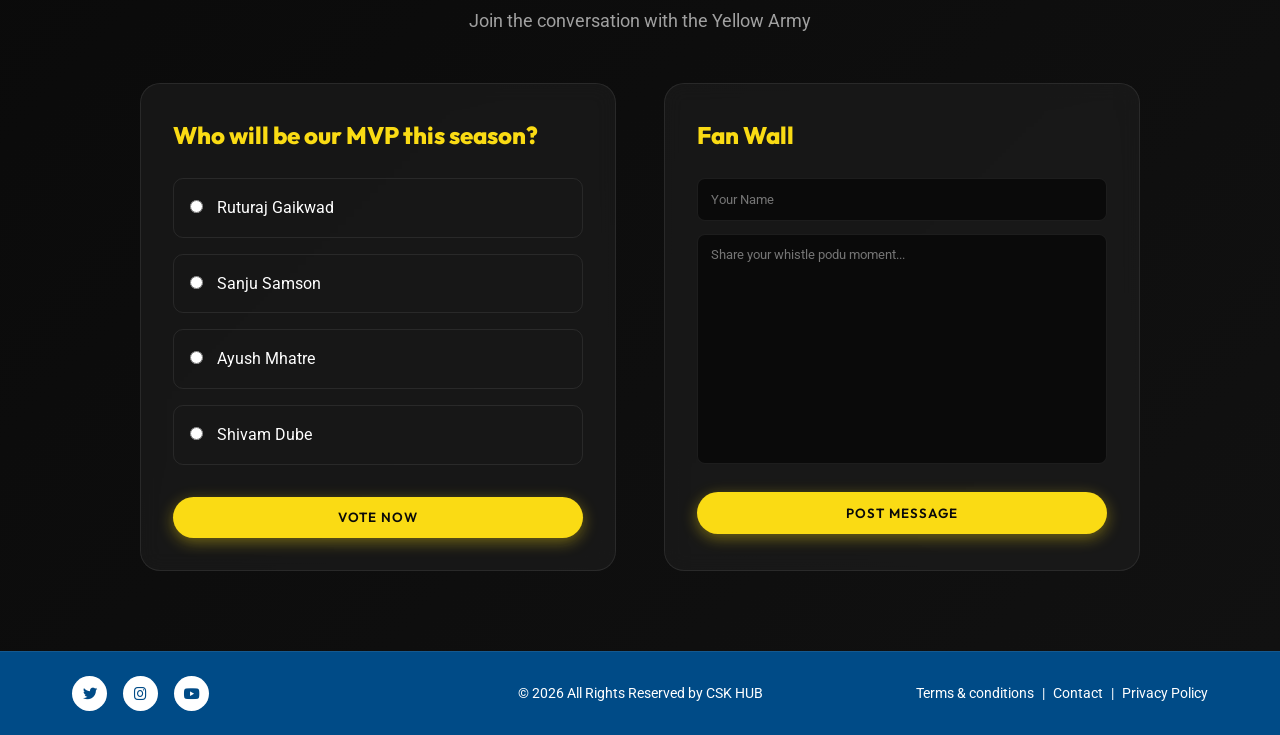
==== commit 5f8db74e: "add" ====
--- a/csk-website/index.html
+++ b/csk-website/index.html
@@ -1,27 +1,36 @@
 <!DOCTYPE html>
 <html lang="en">
+
 <head>
     <meta charset="UTF-8">
     <meta name="viewport" content="width=device-width, initial-scale=1.0">
     <title>Chennai Super Kings - Official Fan Hub</title>
-    <meta name="description" content="Central hub for CSK fans to access team-related information, match schedules, player profiles, statistics, and news updates.">
-    <link href="https://fonts.googleapis.com/css2?family=Outfit:wght@300;400;600;800&family=Roboto:wght@400;500&display=swap" rel="stylesheet">
+    <meta name="description"
+        content="Central hub for CSK fans to access team-related information, match schedules, player profiles, statistics, and news updates.">
+    <link
+        href="https://fonts.googleapis.com/css2?family=Outfit:wght@300;400;600;800&family=Roboto:wght@400;500&display=swap"
+        rel="stylesheet">
     <link rel="stylesheet" href="https://cdnjs.cloudflare.com/ajax/libs/font-awesome/6.0.0/css/all.min.css">
     <link rel="stylesheet" href="style.css">
 </head>
+
 <body>
     <!-- Navbar -->
     <nav class="navbar" id="main-nav">
         <div class="nav-container">
             <div class="logo">
-                <a href="index.html"><h1>CSK <span class="highlight">HUB</span></h1></a>
-            </div>
-            <img src="https://www.chennaisuperkings.com/assets/images/csk_logo_withOutGradient.png" alt="CSK Logo" class="center-logo">
+                <a href="index.html">
+                    <h1>CSK <span class="highlight">HUB</span></h1>
+                </a>
+            </div>
+            <img src="https://www.chennaisuperkings.com/assets/images/csk_logo_withOutGradient.png" alt="CSK Logo"
+                class="center-logo">
             <ul class="nav-links">
                 <li><a href="index.html" class="active">Home</a></li>
-                <li><a href="index.html#news">Latest News</a></li>
+                <li><a href="news.html">Latest News</a></li>
                 <li><a href="schedule.html">Schedule</a></li>
                 <li><a href="roster.html">Team</a></li>
+                <li><a href="stats.html">Stats</a></li>
                 <li><a href="index.html#fanzone">Fan Zone</a></li>
             </ul>
             <div class="mobile-menu-btn" id="mobile-menu-btn">
@@ -37,7 +46,8 @@
         <div class="hero-content">
             <h2 class="animate-up">Whistle Podu!</h2>
             <h1 class="animate-up delay-1">Chennai Super Kings</h1>
-            <p class="animate-up delay-2">The ultimate destination for the Yellow Army. Stay updated with live scores, exclusive player insights, and join the most passionate fan community in the IPL.</p>
+            <p class="animate-up delay-2">The ultimate destination for the Yellow Army. Stay updated with live scores,
+                exclusive player insights, and join the most passionate fan community in the IPL.</p>
             <div class="hero-buttons animate-up delay-3">
                 <a href="schedule.html" class="btn btn-primary">Match Schedule</a>
                 <a href="index.html#fanzone" class="btn btn-secondary">Join Fan Zone</a>
@@ -46,99 +56,118 @@
         <div class="hero-graphics animate-in">
             <div class="glow-circle"></div>
             <!-- Generated AI Hero Image -->
-            <img src="hero-image.png" alt="Stadium Atmosphere" class="hero-image">
+            <img src="assets/hero-image.png" alt="Stadium Atmosphere" class="hero-image">
         </div>
     </header>
 
-    <!-- Recent News Updates -->
-    <section class="news-section" id="news">
+
+    <!-- Team Stats Overview -->
+    <section class="stats-section" id="stats">
         <div class="section-header">
-            <h2>Latest <span class="highlight">Updates</span></h2>
-            <p>Latest news and updates for the Yellow Army</p>
-        </div>
-        
-        <div class="news-grid">
-            <!-- News Card 1 -->
-            <article class="news-card">
-                <div class="news-image">
-                    <img src="https://akm-img-a-in.tosshub.com/indiatoday/images/breaking_news/202604/akeal-hosein-232647253-16x9_0.jpg?VersionId=FWc5r1QdFmPFlpei_SX0rRVO6uMzoob2" alt="Victory Celebration">
-                </div>
-                <div class="news-content">
-                    <span class="date">May 2026</span>
-                    <h3>Commanding 103-Run Victory over MI</h3>
-                    <p>CSK recently secured a massive victory against arch-rivals Mumbai Indians at the Wankhede Stadium, boosting their net run rate significantly.</p>
-                    <a href="https://www.indiatoday.in/sports/cricket/story/mi-vs-csk-live-score-ipl-2026-mumbai-indians-chennai-super-kings-match-today-2900526-2026-04-23" class="read-more" target="_blank">Read Full Story <span>&rarr;</span></a>
-                </div>
-            </article>
-
-            <!-- News Card 2 -->
-            <article class="news-card">
-                <div class="news-image">
-                    <img src="https://assets.khelnow.com/news/uploads/2026/04/Sanju-Samson-1.jpg" alt="Player Highlight">
-                </div>
-                <div class="news-content">
-                    <span class="date">May 2026</span>
-                    <h3>Sanju Samson's Stellar Form Continues</h3>
-                    <p>Samson hit his second century of the season (101* off 54 balls) anchoring the innings perfectly and adapting to match situations with ease.</p>
-                    <a href="https://www.cricket.com.au/news/4492406/chennai-super-kings-beat-mumbai-indians-worst-ever-defeat-ipl-2026-match-report-scores-sanju-samson-century-akeal-hosein" class="read-more" target="_blank">Read Full Story <span>&rarr;</span></a>
-                </div>
-            </article>
-
-            <!-- News Card 3 -->
-            <article class="news-card">
-                <div class="news-image">
-                    <img src="https://cricshots.com/wp-content/uploads/2026/04/415232.webp" alt="Bowling Action">
-                </div>
-                <div class="news-content">
-                    <span class="date">Recent Update</span>
-                    <h3>Bowling Attack Hits its Stride</h3>
-                    <p>“Akeal Hosein should definitely play, along with Jamie Overton and Noor Ahmad” – Ambati Rayudu</p>
-                    <a href="https://cricshots.com/akeal-hosein-should-definitely-play-along-with-jamie-overton-and-noor-ahmad-ambati-rayudu/" class="read-more" target="_blank">Read Full Story <span>&rarr;</span></a>
-                </div>
-            </article>
+            <h2>Team <span class="highlight">Legacy</span></h2>
+            <p>A history of dominance in the IPL</p>
+        </div>
+        <div class="stats-overview-grid container" style="max-width: 1200px; margin: 0 auto; padding: 0 5%;">
+            <div class="stat-card">
+                <span class="stat-value">5</span>
+                <span class="stat-label">IPL Titles</span>
+            </div>
+            <div class="stat-card">
+                <span class="stat-value">10</span>
+                <span class="stat-label">Final Appearances</span>
+            </div>
+            <div class="stat-card">
+                <span class="stat-value">55.8%</span>
+                <span class="stat-label">Win Percentage</span>
+            </div>
+            <div class="stat-card">
+                <span class="stat-value">250+</span>
+                <span class="stat-label">Matches Played</span>
+            </div>
+        </div>
+        <div style="text-align: center; margin-top: 3rem;">
+            <a href="stats.html" class="btn btn-secondary">View Detailed Records</a>
         </div>
     </section>
 
     <!-- Schedule Section -->
     <section class="schedule-section" id="schedule">
         <div class="section-header">
-            <h2>Match <span class="highlight">Schedule</span></h2>
-            <p>Upcoming fixtures and recent results</p>
-        </div>
+            <h2>Match <span class="highlight">Center</span></h2>
+            <p>Live updates and upcoming fixtures</p>
+        </div>
+
+        <div class="container" style="max-width: 1200px; margin: 0 auto; padding: 0 5%;">
+            <!-- Live Match Center Card -->
+            <div class="live-match-center" id="live-match-center">
+                <div class="live-badge">Live</div>
+                <div class="live-header">
+                    <span>IPL 2026 - Match 42</span>
+                    <span>M.A. Chidambaram Stadium</span>
+                </div>
+                <div class="live-score-row">
+                    <div class="live-team-info">
+                        <h2>CSK</h2>
+                        <p>Batting</p>
+                    </div>
+                    <div class="live-score">138/3</div>
+                    <div class="live-team-info" style="text-align: right;">
+                        <h2>MI</h2>
+                        <p>To Bowl</p>
+                    </div>
+                </div>
+                <div class="live-stats-row">
+                    <div>
+                        <p><strong>Recent:</strong></p>
+                        <div class="recent-balls">
+                            <span class="ball">1</span>
+                            <span class="ball boundary">4</span>
+                            <span class="ball">WD</span>
+                            <span class="ball">2</span>
+                            <span class="ball boundary">6</span>
+                            <span class="ball wicket">W</span>
+                        </div>
+                    </div>
+                    <div style="text-align: right;">
+                        <p><strong>Over:</strong> 14.2</p>
+                        <p><strong>Current:</strong> Gaikwad 64*(42)</p>
+                    </div>
+                </div>
+            </div>
+        </div>
+
         <div class="schedule-container">
             <!-- Recent Match -->
             <div class="match-card result">
                 <div class="match-date">May 2026 <span>Wankhede Stadium</span></div>
                 <div class="match-teams">
-                    <div class="team"><strong>CSK</strong> 215/4</div>
+                    <div class="team"><strong>CSK</strong> 207/6</div>
                     <div class="vs">vs</div>
-                    <div class="team"><strong>MI</strong> 112/10</div>
+                    <div class="team"><strong>MI</strong> 104/10</div>
                 </div>
                 <div class="match-status highlight">CSK won by 103 runs</div>
             </div>
-            
+
             <!-- Upcoming Match 1 -->
             <div class="match-card upcoming">
                 <div class="match-date">Upcoming <span>M.A. Chidambaram</span></div>
                 <div class="match-teams">
                     <div class="team"><strong>CSK</strong></div>
                     <div class="vs">vs</div>
-                    <div class="team"><strong>RCB</strong></div>
+                    <div class="team"><strong>MI</strong></div>
                 </div>
                 <div class="match-status">7:30 PM IST</div>
-                <button class="btn btn-secondary btn-small">Get Tickets</button>
             </div>
 
             <!-- Upcoming Match 2 -->
             <div class="match-card upcoming">
                 <div class="match-date">Upcoming <span>Eden Gardens</span></div>
                 <div class="match-teams">
-                    <div class="team"><strong>KKR</strong></div>
+                    <div class="team"><strong>CSK</strong></div>
                     <div class="vs">vs</div>
-                    <div class="team"><strong>CSK</strong></div>
+                    <div class="team"><strong>DC</strong></div>
                 </div>
                 <div class="match-status">7:30 PM IST</div>
-                <button class="btn btn-secondary btn-small">Get Tickets</button>
             </div>
         </div>
     </section>
@@ -152,7 +181,8 @@
         <div class="roster-grid">
             <a href="player.html?id=ruturaj" class="player-card">
                 <div class="player-img">
-                    <img src="https://gallery.chennaisuperkings.com/PROD/TEAM/Team4playerImgNoBg_1773207316332.png" alt="Ruturaj Gaikwad">
+                    <img src="https://gallery.chennaisuperkings.com/PROD/TEAM/Team4playerImgNoBg_1773207316332.png"
+                        alt="Ruturaj Gaikwad">
                     <div class="role-badge">Captain / Batter</div>
                 </div>
                 <div class="player-info">
@@ -162,7 +192,8 @@
             </a>
             <a href="player.html?id=msd" class="player-card">
                 <div class="player-img">
-                    <img src="https://gallery.chennaisuperkings.com/PROD/TEAM/Team1playerImgNoBg_1773206232679.png" alt="MS Dhoni">
+                    <img src="https://gallery.chennaisuperkings.com/PROD/TEAM/Team1playerImgNoBg_1773206232679.png"
+                        alt="MS Dhoni">
                     <div class="role-badge">WK / Batter</div>
                 </div>
                 <div class="player-info">
@@ -172,7 +203,8 @@
             </a>
             <a href="player.html?id=sanju" class="player-card">
                 <div class="player-img">
-                    <img src="https://gallery.chennaisuperkings.com/PROD/TEAM/Team50playerImgNoBg_1773207257969.png" alt="Sanju Samson">
+                    <img src="https://gallery.chennaisuperkings.com/PROD/TEAM/Team50playerImgNoBg_1773207257969.png"
+                        alt="Sanju Samson">
                     <div class="role-badge">WK / Batter</div>
                 </div>
                 <div class="player-info">
@@ -213,26 +245,29 @@
                     </label>
                     <label class="poll-option">
                         <input type="radio" name="mvp" value="msd">
-                        <span>MS Dhoni</span>
+                        <span>Ayush Mhatre</span>
                     </label>
                     <label class="poll-option">
                         <input type="radio" name="mvp" value="dube">
                         <span>Shivam Dube</span>
                     </label>
-                    <button type="submit" class="btn btn-primary" style="margin-top: 1rem; width: 100%;">Vote Now</button>
-                    <div id="poll-message" style="margin-top: 1rem; color: var(--csk-yellow); text-align: center; display: none; font-weight: bold;"></div>
+                    <button type="submit" class="btn btn-primary" style="margin-top: 1rem; width: 100%;">Vote
+                        Now</button>
+                    <div id="poll-message"
+                        style="margin-top: 1rem; color: var(--csk-yellow); text-align: center; display: none; font-weight: bold;">
+                    </div>
                 </form>
             </div>
-            
+
             <div class="social-feed">
-                <h3>Live Feed</h3>
-                <div class="tweet">
-                    <strong>@CSKFansOfficial</strong> <span>&middot; 2h</span>
-                    <p>What a masterclass by Sanju! 101* and absolute dominance over MI. 🦁💛 #WhistlePodu #CSK</p>
-                </div>
-                <div class="tweet">
-                    <strong>@YelloveArmy</strong> <span>&middot; 5h</span>
-                    <p>Can't wait for the next home game at Chepauk! The energy is going to be unreal! 🔥</p>
+                <h3>Fan Wall</h3>
+                <div class="fan-wall-container">
+                    <form class="fan-input-group" id="fan-wall-form">
+                        <input type="text" id="fan-name" placeholder="Your Name" required>
+                        <textarea id="fan-msg" placeholder="Share your whistle podu moment..." required></textarea>
+                        <button type="submit" class="btn btn-primary" style="margin-top: 1rem; width: 100%;">Post Message</button>
+                        <div id="fan-success-msg" style="display: none; color: var(--csk-yellow);  font-weight: bold; text-align: center; font-size: 1rem;">Message posted successfully!</div>
+                    </form>
                 </div>
             </div>
         </div>
@@ -242,21 +277,26 @@
     <footer class="footer">
         <div class="footer-container">
             <div class="social-icons">
-                <a href="https://twitter.com/chennaiipl" class="icon-circle" target="_blank"><i class="fab fa-twitter"></i></a>
-                <a href="https://www.instagram.com/chennaiipl" class="icon-circle" target="_blank"><i class="fab fa-instagram"></i></a>
-                <a href="https://www.youtube.com/user/chennaisuperkings" class="icon-circle" target="_blank"><i class="fab fa-youtube"></i></a>
+                <a href="https://twitter.com/chennaiipl" class="icon-circle" target="_blank"><i
+                        class="fab fa-twitter"></i></a>
+                <a href="https://www.instagram.com/chennaiipl" class="icon-circle" target="_blank"><i
+                        class="fab fa-instagram"></i></a>
+                <a href="https://www.youtube.com/user/chennaisuperkings" class="icon-circle" target="_blank"><i
+                        class="fab fa-youtube"></i></a>
             </div>
             <div class="footer-copyright">
                 &copy; 2026 All Rights Reserved by CSK HUB
             </div>
             <div class="footer-links">
-                <a href="#">Terms & conditions</a> | 
-                <a href="#">Contact</a> | 
-                <a href="#">Privacy Policy</a>
+                <a href="term.html">Terms & conditions</a> |
+                <a href="contact.html">Contact</a> |
+                <a href="privacy.html">Privacy Policy</a>
             </div>
         </div>
     </footer>
 
+    <script src="data.js"></script>
     <script src="script.js"></script>
 </body>
-</html>
+
+</html>
--- a/csk-website/style.css
+++ b/csk-website/style.css
@@ -903,3 +903,203 @@
         justify-content: center;
     }
 }
+
+/* --- Interactive Features Enhancements --- */
+
+/* Poll Results */
+.poll-results {
+    padding: 0.5rem;
+}
+.poll-results h4 {
+    margin-bottom: 1.5rem;
+    color: var(--csk-yellow);
+}
+.result-bar-item {
+    margin-bottom: 1.2rem;
+}
+.result-bar-item span {
+    display: block;
+    font-size: 0.9rem;
+    margin-bottom: 0.4rem;
+}
+.bar-container {
+    display: flex;
+    align-items: center;
+    gap: 1rem;
+}
+.bar {
+    height: 10px;
+    background: var(--csk-yellow);
+    border-radius: 5px;
+    box-shadow: 0 0 10px var(--csk-yellow-glow);
+    transition: width 1s cubic-bezier(0.17, 0.67, 0.83, 0.67);
+}
+.bar-container span {
+    font-weight: bold;
+    min-width: 40px;
+}
+
+/* Fan Wall / Forum */
+.fan-wall-container {
+    display: flex;
+    flex-direction: column;
+    gap: 1.5rem;
+}
+.fan-input-group {
+    display: flex;
+    flex-direction: column;
+    gap: 0.8rem;
+}
+.fan-input-group input, .fan-input-group textarea {
+    background: var(--bg-primary);
+    border: 1px solid var(--glass-border);
+    border-radius: 8px;
+    padding: 0.8rem;
+    color: white;
+    font-family: inherit;
+}
+.fan-input-group textarea {
+    height: 230px;
+    resize: none;
+}
+.fan-input-group input:focus, .fan-input-group textarea:focus {
+    border-color: var(--csk-yellow);
+    outline: none;
+}
+
+/* Live Match Center */
+.live-match-center {
+    background: linear-gradient(135deg, rgba(20, 20, 20, 0.9) 0%, rgba(0, 75, 135, 0.2) 100%);
+    border: 1px solid var(--csk-yellow);
+    border-radius: 20px;
+    padding: 2rem;
+    margin-bottom: 3rem;
+    position: relative;
+    overflow: hidden;
+}
+.live-badge {
+    position: absolute;
+    top: 1.2rem;
+    left: 50%;
+    transform: translateX(-50%);
+    background: #ff4d4f;
+    padding: 0.3rem 0.8rem;
+    border-radius: 20px;
+    font-size: 0.65rem;
+    font-weight: 800;
+    text-transform: uppercase;
+    display: flex;
+    align-items: center;
+    gap: 5px;
+    box-shadow: 0 0 10px rgba(255, 77, 79, 0.4);
+}
+.live-badge::before {
+    content: '';
+    display: inline-block;
+    width: 6px;
+    height: 6px;
+    background: white;
+    border-radius: 50%;
+    animation: pulse-dot 1.5s infinite;
+}
+@keyframes pulse-dot {
+    0% { transform: scale(1); opacity: 1; }
+    50% { transform: scale(1.5); opacity: 0.5; }
+    100% { transform: scale(1); opacity: 1; }
+}
+.live-header {
+    display: flex;
+    justify-content: space-between;
+    align-items: center;
+    margin-bottom: 1.5rem;
+    padding-top: 1.5rem;
+}
+.live-score-row {
+    display: flex;
+    justify-content: space-between;
+    align-items: center;
+    margin-bottom: 2rem;
+}
+.live-team-info h2 {
+    font-size: 2.5rem;
+}
+.live-score {
+    font-size: 3.5rem;
+    color: var(--csk-yellow);
+    text-shadow: 0 0 20px var(--csk-yellow-glow);
+}
+.live-stats-row {
+    display: grid;
+    grid-template-columns: 1fr 1fr;
+    gap: 2rem;
+    border-top: 1px solid var(--glass-border);
+    padding-top: 1.5rem;
+}
+.recent-balls {
+    display: flex;
+    gap: 0.5rem;
+    margin-top: 0.5rem;
+}
+.ball {
+    width: 30px;
+    height: 30px;
+    background: rgba(255,255,255,0.1);
+    border-radius: 50%;
+    display: flex;
+    align-items: center;
+    justify-content: center;
+    font-size: 0.8rem;
+    font-weight: bold;
+}
+.ball.boundary { background: var(--csk-yellow); color: black; }
+.ball.wicket { background: #ff4d4f; color: white; }
+
+/* Stats Overview */
+.stats-overview-grid {
+    display: grid;
+    grid-template-columns: repeat(auto-fit, minmax(200px, 1fr));
+    gap: 1.5rem;
+    margin-top: 2rem;
+}
+.stat-card {
+    background: var(--bg-card);
+    padding: 1.5rem;
+    border-radius: 15px;
+    text-align: center;
+    border: 1px solid var(--glass-border);
+    transition: var(--transition-smooth);
+}
+.stat-card:hover {
+    border-color: var(--csk-yellow);
+    transform: scale(1.05);
+}
+.stat-value {
+    display: block;
+    font-size: 2rem;
+    font-weight: 800;
+    color: var(--csk-yellow);
+}
+.stat-label {
+    font-size: 0.9rem;
+    color: var(--text-secondary);
+}
+
+@keyframes blink {
+    0% { opacity: 1; }
+    50% { opacity: 0.5; }
+    100% { opacity: 1; }
+}
+
+@media (max-width: 768px) {
+    .live-score-row {
+        flex-direction: column;
+        text-align: center;
+    }
+    .live-score {
+        font-size: 2.5rem;
+    }
+    .live-stats-row {
+        grid-template-columns: 1fr;
+    }
+}
+
